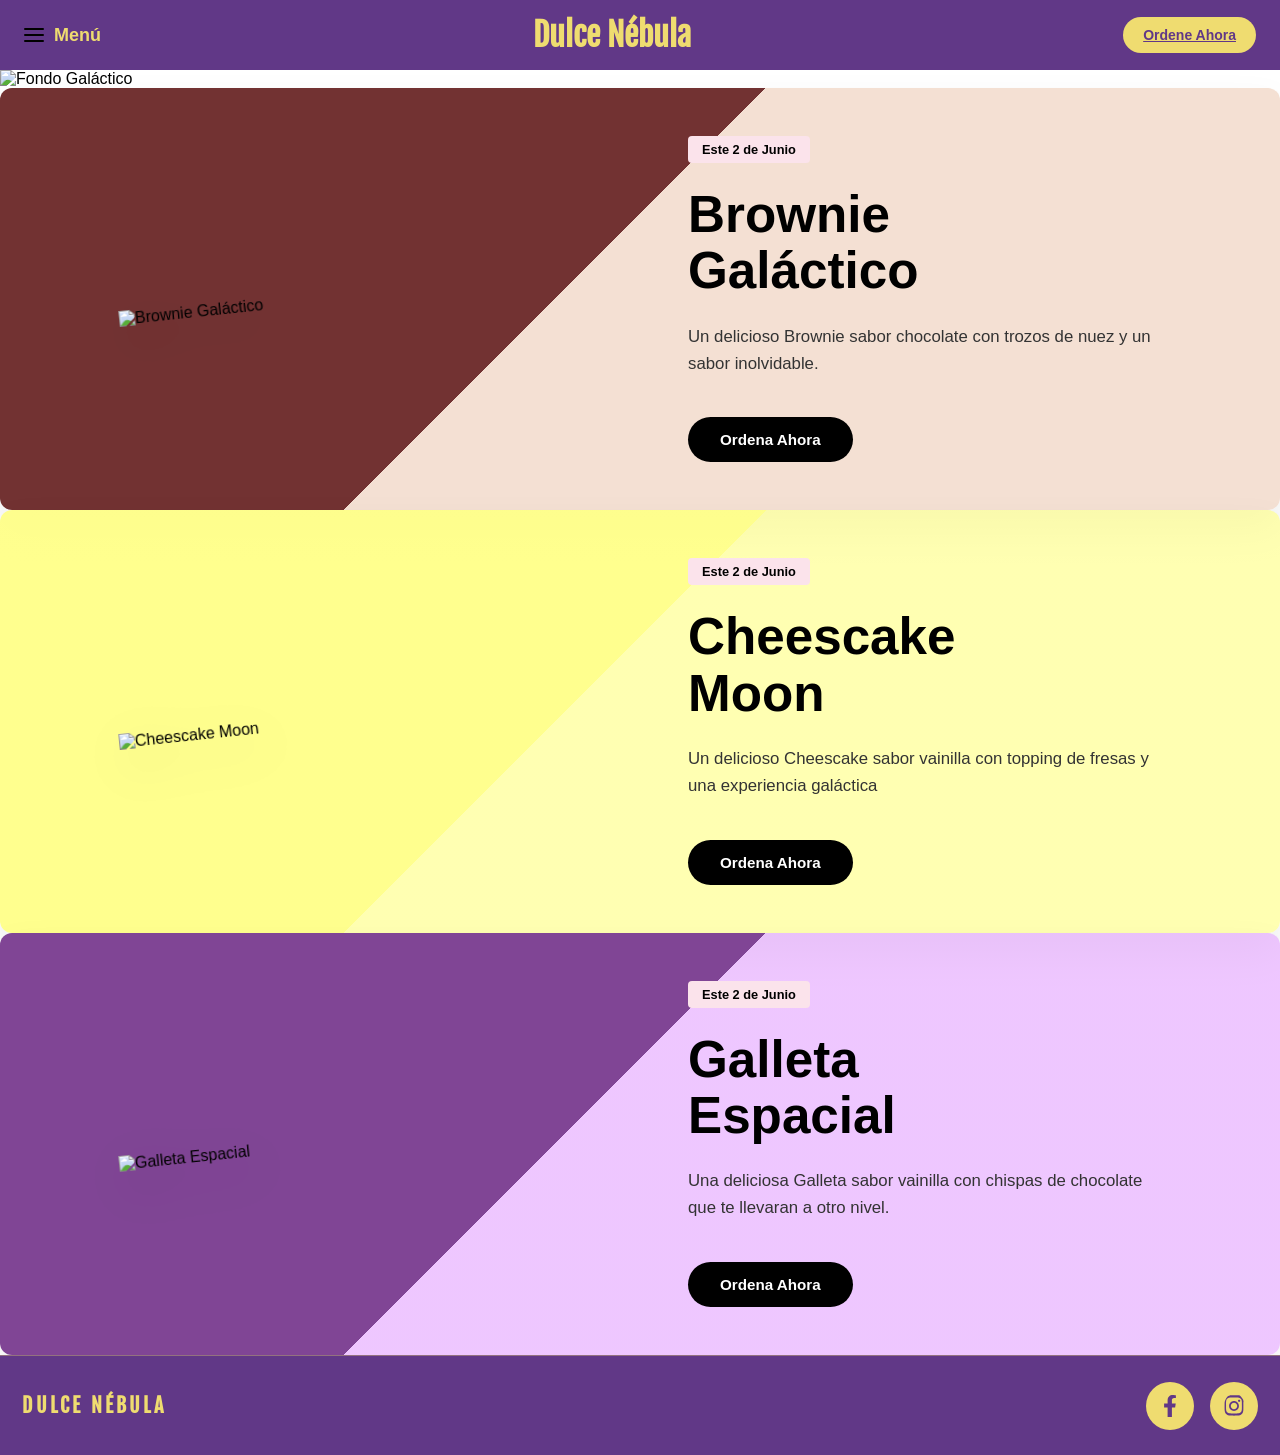
==== index.html @ f78864c9 "Add files via upload" ====
<!DOCTYPE html>
<html lang="es">
<head>
    <meta charset="UTF-8">
    <meta name="viewport" content="width=device-width, initial-scale=1.0">
    <title>Dulce Nébula</title>
    <link rel="stylesheet" href="../Styles/header.css">
    <link rel="stylesheet" href="../Styles/qqq.css">
    <link rel="stylesheet" href="../Styles/footer.css">
    <link rel="preconnect" href="https://fonts.googleapis.com">
<link rel="preconnect" href="https://fonts.gstatic.com" crossorigin>
<link href="https://fonts.googleapis.com/css2?family=DM+Serif+Text:ital@0;1&family=Fjalla+One&display=swap" rel="stylesheet"> 

</head>
<body>
<header>
    <header class="navbar">
        <div class="nav-left" id="menu-toggle">
            <span class="burger-icon">
                <span></span>
                <span></span>
                <span></span>
            </span>
            <span class="menu-text">Menú</span>
        </div>
        
        <div class="nav-center">
            <h1 class="logo">Dulce Nébula</h1>
        </div>
        
        <div class="nav-right">
            <a href="https://wa.me/526692155397?text=Hola%2C%20me%20gustar%C3%ADa%20obtener%20m%C3%A1s%20informaci%C3%B3n%20sobre%20sus%20productos%20y%20c%C3%B3mo%20hacer%20un%20pedido.%20%C2%BFMe%20puedes%20ayudar%3F" class="btn-order">Ordene Ahora</a>
        </div>
    </header>

    <div class="sidebar" id="sidebar">
        <div class="sidebar-header">
            <button class="btn-close" id="menu-close">&times;</button>
        </div>
        <nav class="sidebar-links">
            <a href="index.html" class="active">Hogar</a>
            <a href="https://wa.me/526692155397?text=Hola%2C%20me%20gustar%C3%ADa%20obtener%20m%C3%A1s%20informaci%C3%B3n%20sobre%20sus%20productos%20y%20c%C3%B3mo%20hacer%20un%20pedido.%20%C2%BFMe%20puedes%20ayudar%3F">Orden</a>
            <a href="../Templates/Nosotros.html">Nosotros</a>
        </nav>
    </div>

    <div class="overlay" id="overlay"></div>

    <script src="../js/header.js"></script>

</header>
<main>

    <img src="../images/imagen.png" alt="Fondo Galáctico" class="Fondo">
<section class="hero-container">
        <div class="image-section">
            <img src="../images/Brownie.png" alt="Brownie Galáctico">
        </div>

        <div class="info-section">
            <span class="badge">Este 2 de Junio</span>
            <h1>Brownie<br>Galáctico</h1>
            <p>Un delicioso Brownie sabor chocolate con trozos de nuez y un sabor inolvidable.</p>
            <div class="buttons-container">
                <a href="https://wa.me/526692155397?text=Hola%2C%20quiero%20agendar%20un%20pedido%20de%20Brownie%20Gal%C3%A1ctico" class="btn btn-primary">Ordena Ahora</a>
            </div>
        </div>
    </section>

        <section class="P-container">
        <div class="image-section">
            <img src="../images/Cheescake(1).png" alt="Cheescake Moon">
        </div>
        <div class="info-section">
            <span class="badge">Este 2 de Junio</span>
            <h1>Cheescake<br>Moon</h1>
            <p>Un delicioso Cheescake sabor vainilla con topping de fresas y una experiencia galáctica </p>
            <div class="buttons-container">
                <a href="https://wa.me/526692155397?text=Hola%2C%20quiero%20agendar%20un%20pedido%20de%20Cheescake%20Moon" class="btn btn-primary">Ordena Ahora</a>
            </div>
        </div>
</section>

        <section class="C-container">
        <div class="image-section">
            <img src="../images/Galleta.png" alt="Galleta Espacial">
        </div>

        <div class="info-section">
            <span class="badge">Este 2 de Junio</span>
            <h1>Galleta<br>Espacial</h1>
            <p>Una deliciosa Galleta sabor vainilla con chispas de chocolate que te llevaran a otro nivel.</p>
            <div class="buttons-container">
                <a href="https://wa.me/526692155397?text=Hola%2C%20quiero%20agendar%20un%20pedido%20de%20Galleta%20Espacial" class="btn btn-primary">Ordena Ahora</a>
            </div>
        </div>
    </section>
</main>

<footer class="site-footer">
    <div class="footer-brand">DULCE NÉBULA</div>
    <div class="footer-links">
        <a href="https://www.facebook.com/share/1EMSa6xabi/" target="_blank" rel="noreferrer" aria-label="Facebook" class="footer-link">
            <svg width="20" height="20" viewBox="0 0 320 512" xmlns="http://www.w3.org/2000/svg" fill="currentColor">
                <path d="M279.14 288l14.22-92.66h-88.91V117.41c0-25.35 12.42-50.06 52.24-50.06h40.42V6.26S260.43 0 225.36 0c-73.22 0-121.14 44.38-121.14 124.72v70.62H22.89V288h81.33v224h100.17V288z"/>
            </svg>
        </a>
        <a href="https://www.instagram.com/dulce.nebula?utm_source=ig_web_button_share_sheet&igsh=ZDNlZDc0MzIxNw==" target="_blank" rel="noreferrer" aria-label="Instagram" class="footer-link">
            <svg width="20" height="20" viewBox="0 0 448 512" xmlns="http://www.w3.org/2000/svg" fill="currentColor">
                <path d="M224.1 141c-63.6 0-114.9 51.3-114.9 114.9s51.3 114.9 114.9 114.9 114.9-51.3 114.9-114.9S287.7 141 224.1 141zm0 189.6c-41.2 0-74.7-33.5-74.7-74.7s33.5-74.7 74.7-74.7 74.7 33.5 74.7 74.7-33.5 74.7-74.7 74.7zm146.4-194.3c0 14.9-12 26.9-26.9 26.9s-26.9-12-26.9-26.9 12-26.9 26.9-26.9 26.9 12 26.9 26.9zm76.1 27.2c-1.7-35.7-9.9-67.3-36.2-93.5S373.5 7.7 337.8 6c-35.2-1.7-140.8-1.7-176 0-35.7 1.7-67.3 9.9-93.5 36.2S7.7 138.5 6 174.2c-1.7 35.2-1.7 140.8 0 176 1.7 35.7 9.9 67.3 36.2 93.5s57.8 34.5 93.5 36.2c35.2 1.7 140.8 1.7 176 0 35.7-1.7 67.3-9.9 93.5-36.2s34.5-57.8 36.2-93.5c1.7-35.2 1.7-140.8 0-176zm-48.1 213.5c-7.8 19.6-22.9 34.7-42.5 42.5-29.4 11.7-99.2 9-132.9 9s-103.5 2.6-132.9-9c-19.6-7.8-34.7-22.9-42.5-42.5-11.7-29.4-9-99.2-9-132.9s-2.6-103.5 9-132.9c7.8-19.6 22.9-34.7 42.5-42.5 29.4-11.7 99.2-9 132.9-9s103.5-2.6 132.9 9c19.6 7.8 34.7 22.9 42.5 42.5 11.7 29.4 9 99.2 9 132.9s2.7 103.5-9 132.9z"/>
            </svg>
        </a>
    </div>
</footer>

</body>
</html>
---- Styles/header.css ----
/* --- Variables y Estilos Generales --- */
:root {
    --nebula: #613887; /* El rosa característico */
    --negro: hsl(0, 0%, 0%);
    --blanco: #ffffff;
    --gris: #333333;
    --amarillo: #efdc70;
}

* {
    margin: 0;
    padding: 0;
    box-sizing: border-box;
    font-family: 'Helvetica Neue', Arial, sans-serif;
}



/* --- Header --- */
.navbar {
    display: flex;
    justify-content: space-between;
    align-items: center;
    background-color: var(--nebula);
    padding: 15px 24px;
    height: 70px;
    position: sticky;
    top: 0;
    z-index: 100;
    text-decoration: none;
}

.nav-right {
    text-decoration:none;
}
/* Izquierda: Botón Hamburguesa */
.nav-left {
    display: flex;
    align-items: center;
    gap: 10px;
    cursor: pointer;
    user-select: none;
}

.burger-icon {
    display: flex;
    flex-direction: column;
    gap: 4px;
}

.burger-icon span {
    display: block;
    width: 20px;
    height: 2px;
    background-color: var(--negro);
    border-radius: 2px;
}

.menu-text {
    font-size: 18px;
    font-weight: 700;
    color: var(--amarillo);
}

/* Centro: Logo */
.nav-center .logo {
    font-size: 32px;
    font-weight: 900;
    color: var(--amarillo);
    font-family: 'Fjalla One', sans-serif;
    font-style: normal;
}

/* Derecha: Botón de Ordenar */
.btn-order {
    background-color: var(--amarillo);
    color: var(--nebula);
    border: none;
    padding: 10px 20px;
    border-radius: 25px;
    font-size: 14px;
    font-weight: 700;
    cursor: pointer;
    transition: transform 0.2s;
}

.btn-order:hover {
    transform: scale(1.03);
}

/* --- Menú Lateral (Sidebar) --- */
.sidebar {
    position: fixed;
    top: 0;
    left: -100%; /* Escondido por defecto a la izquierda */
    width: 320px;
    height: 100%;
    background-color: #ce92e5; 
    z-index: 1000;
    box-shadow: 5px 0 15px rgba(0,0,0,0.1);
    transition: left 0.3s ease-in-out;
    padding: 24px;
    display: flex;
    flex-direction: column;
}

/* Cuando se añade esta clase con JS, el menú aparece */
.sidebar.open {
    left: 0;
}

.sidebar-header {
    display: flex;
    justify-content: space-between;
    align-items: center;
    margin-bottom: 40px;
}

.btn-login {
    color: var(--negro);
    font-size: 18px;
    font-weight: 700;
    text-decoration: none;
}

.btn-close {
    background: none;
    border: none;
    font-size: 28px;
    cursor: pointer;
    color: var(--negro);
}

/* Links del menú */
.sidebar-links {
    display: flex;
    flex-direction: column;
    gap: 24px;
}

.sidebar-links a {
    text-decoration: none;
    color: var(--negro);
    font-size: 26px;
    font-weight: 800; /* Letras gruesas como en el video */
    transition: color 0.2s;
}

/* --- Fondo oscuro (Overlay) --- */
.overlay {
    position: fixed;
    top: 0;
    left: 0;
    width: 100%;
    height: 100%;
    background-color: rgba(0, 0, 0, 0.4);
    z-index: 500;
    display: none; /* Escondido por defecto */
}

.overlay.show {
    display: block;
}

/* --- Efecto Hover para los enlaces del menú --- */
.sidebar-links a:hover {
    color: var(--amarillo); /* El color rosa que usa Crumbl para resaltar */
}

.btn-login:hover {
    color: var(--amarillo);
}

/* --- Adaptabilidad (Responsive) --- */
@media (max-width: 600px) {
    .navbar {
        padding: 15px 16px;
    }
    
    .menu-text {
        display: none; /* En pantallas muy pequeñas esconde la palabra "Menú" y deja solo las líneas */
    }
    
    .nav-center .logo {
        font-size: 26px;
    }
    
    .btn-order {
        padding: 8px 14px;
        font-size: 12px;
    }
    
    .sidebar {
        width: 85%; /* Ocupa casi toda la pantalla en celulares */
    }
}
---- Styles/qqq.css ----
.main {
    padding: 20px;
    display: flex;
    flex-direction: column;
    gap: 10px;
}
.P-container{
display: grid;
    grid-template-columns: 1fr 1fr; /* Divide la pantalla en dos columnas iguales */
    width: 100%;
    max-width: 100%;
    background: linear-gradient(135deg, #ffff85ec 45%, #ffff8cab 45%); 
    border-radius: 12px;
    overflow: hidden;
    box-shadow: 0 20px 40px rgba(0,0,0,0.08);
}

.C-container{
      display: grid;
    grid-template-columns: 1fr 1fr; /* Divide la pantalla en dos columnas iguales */
    width: 100%;
    max-width: 100%;
    background: linear-gradient(135deg, #804595 45%, #e6abffab 45%); 
    border-radius: 12px;
    overflow: hidden;
    box-shadow: 0 20px 40px rgba(0,0,0,0.08);
}
/* 2. Contenedor Principal (Escritorio por defecto) */
.hero-container {
    display: grid;
    grid-template-columns: 1fr 1fr; /* Divide la pantalla en dos columnas iguales */
    width: 100%;
    max-width: 100%;
    background: linear-gradient(135deg, #723232 45%, #f4e0d3 45%); 
    border-radius: 12px;
    overflow: hidden;
    box-shadow: 0 20px 40px rgba(0,0,0,0.08);
}

/* 3. Sección de la Imagen */
.image-section {
    display: flex;
    justify-content: center;
    align-items: center;
    padding: 2rem;
}

.image-section img {
    width: 100%;
    max-width: 70%;
    height: auto;
    object-fit: contain;
    transform: rotate(-6deg);
    filter: drop-shadow(10px 15px 25px rgba(0,0,0,0.15));
}

/* 4. Sección de Texto e Información */
.info-section {
    display: flex;
    flex-direction: column;
    justify-content: center;
    align-items: flex-start;
    padding: 3rem;
}

.badge {
    background-color: #fbe3eb;
    color: #000000;
    padding: 6px 14px;
    border-radius: 4px;
    font-size: 0.8rem;
    font-weight: 700;
    margin-bottom: 1.5rem;
}

.info-section h1 {
    font-size: clamp(2.5rem, 4vw, 4rem); /* Tamaño fluido según el monitor */
    font-weight: 900;
    line-height: 1.1;
    color: #000000;
    margin-bottom: 1.5rem;
}

.info-section p {
    font-size: 1.05rem;
    color: #333333;
    max-width: 480px;
    margin-bottom: 2.5rem;
    line-height: 1.6;
}

/* 5. Botones */
.buttons-container {
    display: flex;
    gap: 1rem;
    width: 100%;
}

.btn {
    padding: 14px 32px;
    border-radius: 50px;
    text-decoration: none;
    font-weight: 700;
    font-size: 0.95rem;
    text-align: center;
    transition: all 0.2s ease;
}

.Fondo {
    height: auto;
    width: 100%;
}

.btn-primary {
    background-color: #000000;
    color: #ffffff;
}

.btn-secondary {
    background-color: transparent;
    color: #000000;
    border: 1.5px solid #000000;
}

.btn:hover {
    transform: translateY(-2px);
    opacity: 0.9;
}



/* Tablets y Pantallas Medianas (Menos de 992px) */
@media (max-width: 992px) {
    body {
        padding: 10px;
    }

    .image-section img {
        max-width: 280px;
    }

    .buttons-container {
        flex-direction: column; /* Los botones se apilan uno sobre otro */
        gap: 0.8rem;
    }

    .btn {
        width: 100%; /* Botones a lo ancho completo de la pantalla del celular */
    }
}

/* Móviles (Menos de 600px) */
@media (max-width: 600px) {
    .hero-container,
    .P-container,
    .C-container {
        grid-template-columns: 1fr; /* pasar a una columna para que la imagen quede arriba y el texto abajo */
    }

    .image-section {
        padding: 1rem;
    }

    .image-section img {
        width: 100%;
        max-width: 90%;
        transform: rotate(-3deg);
    }

    .info-section {
        padding: 1.5rem;
        align-items: center;
        text-align: center;
    }

    .info-section h1 {
        font-size: 2rem;
    }

    .info-section p {
        max-width: 100%;
    }
}
---- Styles/footer.css ----
.site-footer {
    background-color: var(--nebula);
    color: var(--blanco);
    padding: 1.6rem 1.4rem;
    display: flex;
    align-items: center;
    justify-content: space-between;
    gap: 1rem;
    flex-wrap: wrap;
    border-top: 1px solid rgba(239, 220, 112, 0.35);
    text-align: center;
    font-family: 'Helvetica Neue', Arial, sans-serif;
}

.footer-brand {
    font-size: 1.25rem;
    font-weight: 900;
    letter-spacing: 0.16em;
    text-transform: uppercase;
    color: var(--amarillo);
    font-family: 'Fjalla One', sans-serif;
}

.footer-links {
    display: flex;
    gap: 1rem;
    align-items: center;
    justify-content: center;
}

.footer-link {
    display: inline-flex;
    width: 48px;
    height: 48px;
    border-radius: 50%;
    background: var(--amarillo);
    align-items: center;
    justify-content: center;
    color: var(--nebula);
    transition: transform 0.2s ease, background 0.2s ease;
}

.footer-link:hover {
    transform: translateY(-3px);
    background: #f3da7a;
}

.footer-link svg {
    width: 22px;
    height: 22px;
}

@media (max-width: 720px) {
    .site-footer {
        flex-direction: column;
        align-items: center;
        justify-content: center;
        padding: 1.5rem 1rem;
    }

    .footer-brand {
        margin-bottom: 0.8rem;
    }

    .footer-links {
        width: 100%;
        justify-content: center;
    }
}
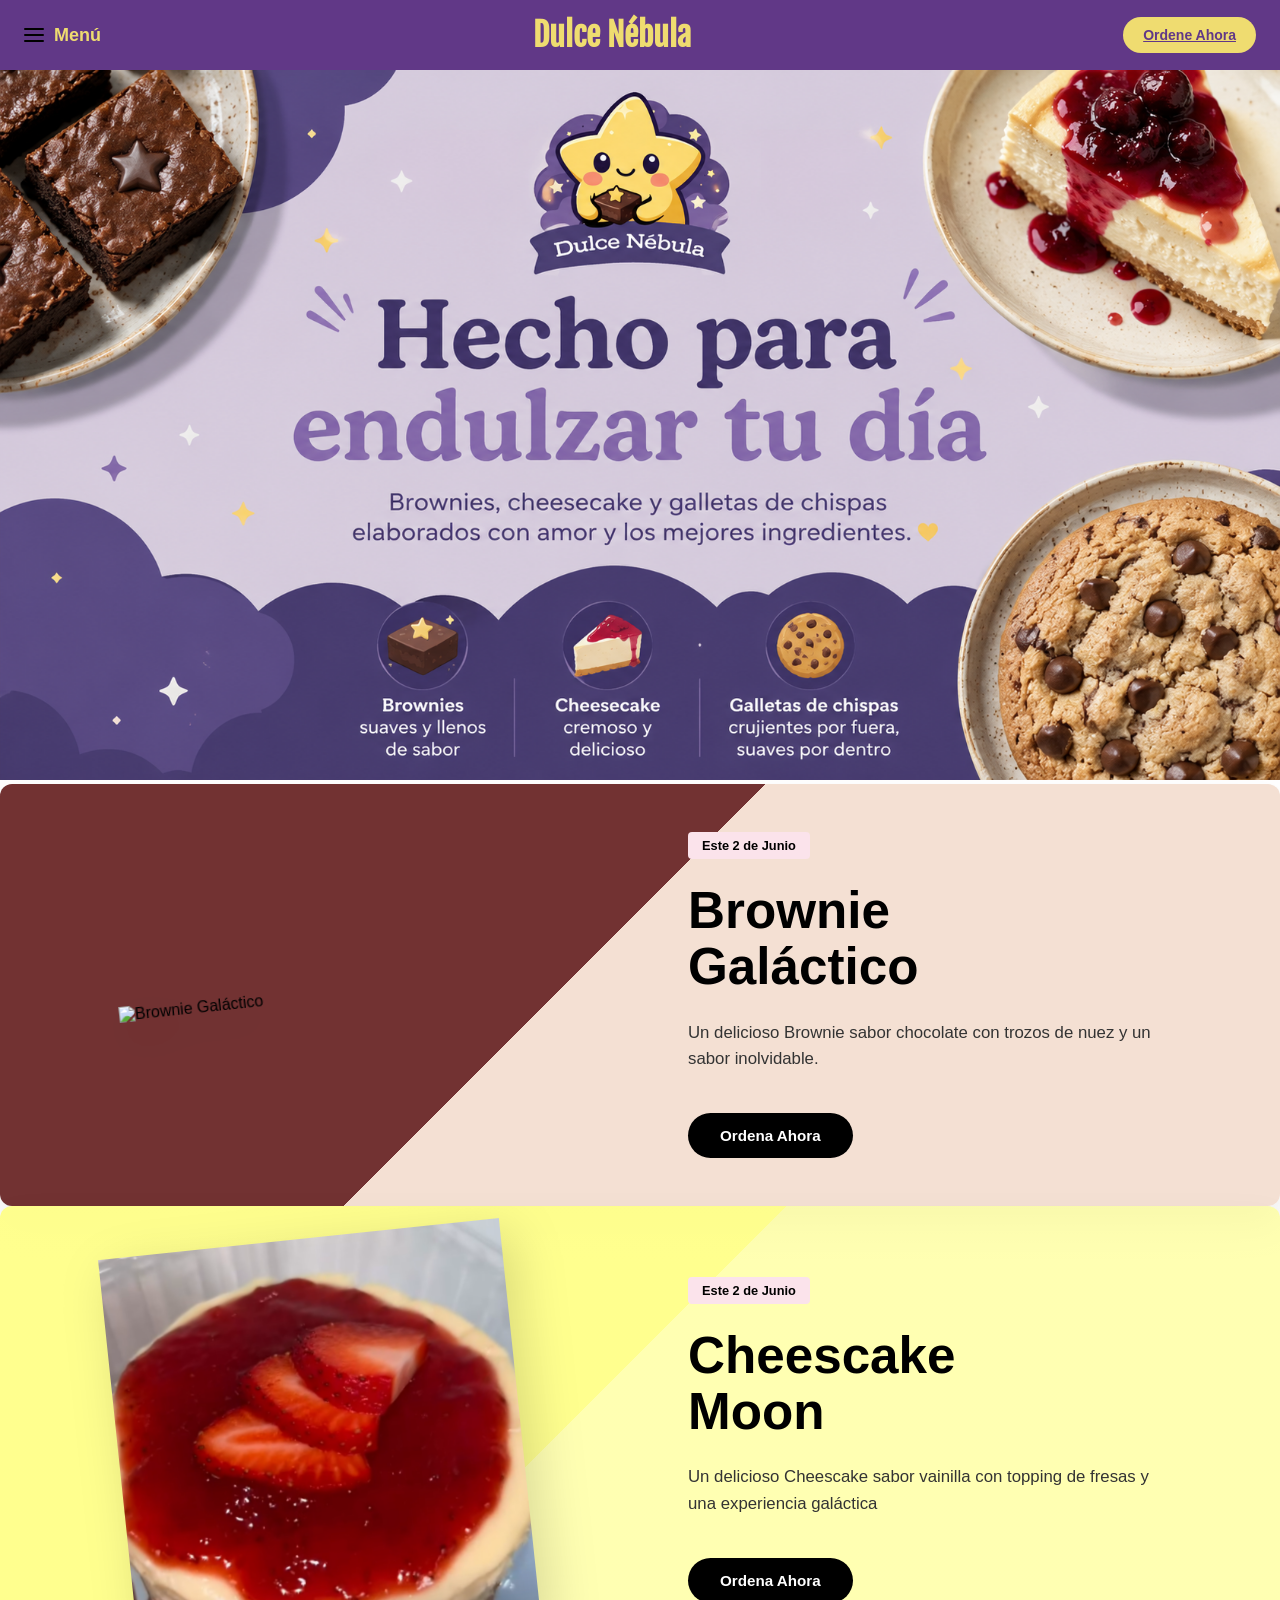
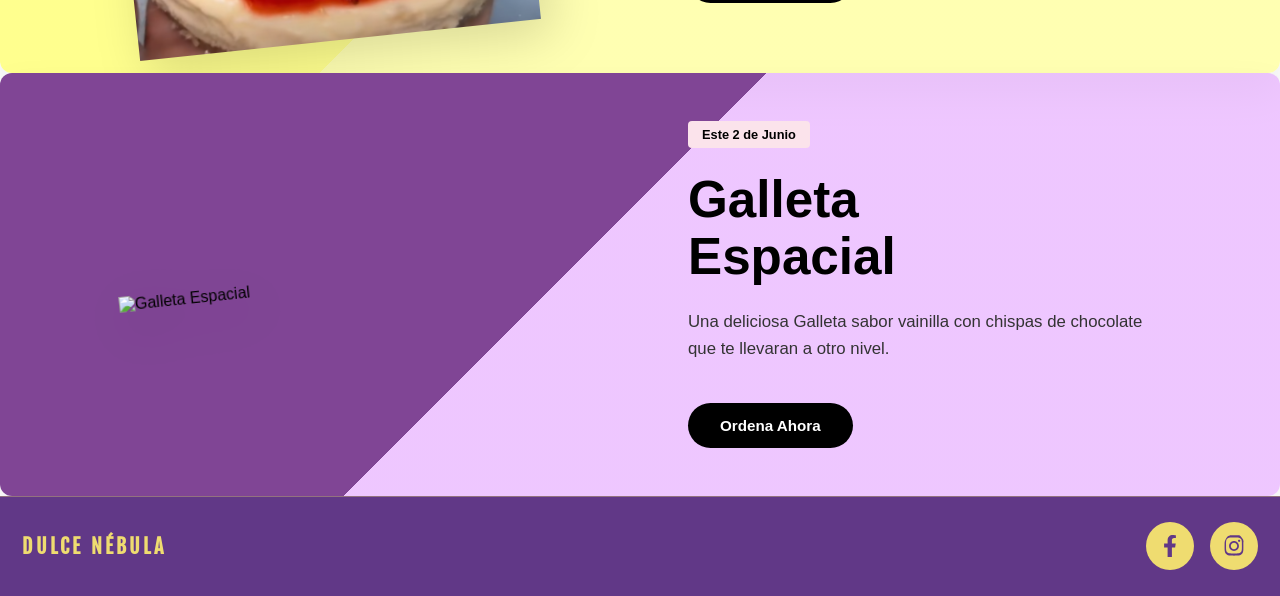
==== commit c188863b: "Fix HTML encoding issues in index.html" ====
--- a/index.html
+++ b/index.html
@@ -4,9 +4,9 @@
     <meta charset="UTF-8">
     <meta name="viewport" content="width=device-width, initial-scale=1.0">
     <title>Dulce Nébula</title>
-    <link rel="stylesheet" href="../Styles/header.css">
-    <link rel="stylesheet" href="../Styles/qqq.css">
-    <link rel="stylesheet" href="../Styles/footer.css">
+    <link rel="stylesheet" href="Styles/header.css">
+    <link rel="stylesheet" href="Styles/qqq.css">
+    <link rel="stylesheet" href="Styles/footer.css">
     <link rel="preconnect" href="https://fonts.googleapis.com">
 <link rel="preconnect" href="https://fonts.gstatic.com" crossorigin>
 <link href="https://fonts.googleapis.com/css2?family=DM+Serif+Text:ital@0;1&family=Fjalla+One&display=swap" rel="stylesheet"> 
@@ -40,21 +40,21 @@
         <nav class="sidebar-links">
             <a href="index.html" class="active">Hogar</a>
             <a href="https://wa.me/526692155397?text=Hola%2C%20me%20gustar%C3%ADa%20obtener%20m%C3%A1s%20informaci%C3%B3n%20sobre%20sus%20productos%20y%20c%C3%B3mo%20hacer%20un%20pedido.%20%C2%BFMe%20puedes%20ayudar%3F">Orden</a>
-            <a href="../Templates/Nosotros.html">Nosotros</a>
+            <a href="Templates/Nosotros.html">Nosotros</a>
         </nav>
     </div>
 
     <div class="overlay" id="overlay"></div>
 
-    <script src="../js/header.js"></script>
+    <script src="js/header.js"></script>
 
 </header>
 <main>
 
-    <img src="../images/imagen.png" alt="Fondo Galáctico" class="Fondo">
+    <img src="Images/imagen.png" alt="Fondo Galáctico" class="Fondo">
 <section class="hero-container">
         <div class="image-section">
-            <img src="../images/Brownie.png" alt="Brownie Galáctico">
+            <img src=".Images/Brownie.png" alt="Brownie Galáctico">
         </div>
 
         <div class="info-section">
@@ -69,7 +69,7 @@
 
         <section class="P-container">
         <div class="image-section">
-            <img src="../images/Cheescake(1).png" alt="Cheescake Moon">
+            <img src="Images/Cheescake(1).png" alt="Cheescake Moon">
         </div>
         <div class="info-section">
             <span class="badge">Este 2 de Junio</span>
@@ -83,7 +83,7 @@
 
         <section class="C-container">
         <div class="image-section">
-            <img src="../images/Galleta.png" alt="Galleta Espacial">
+            <img src="images/Galleta.png" alt="Galleta Espacial">
         </div>
 
         <div class="info-section">
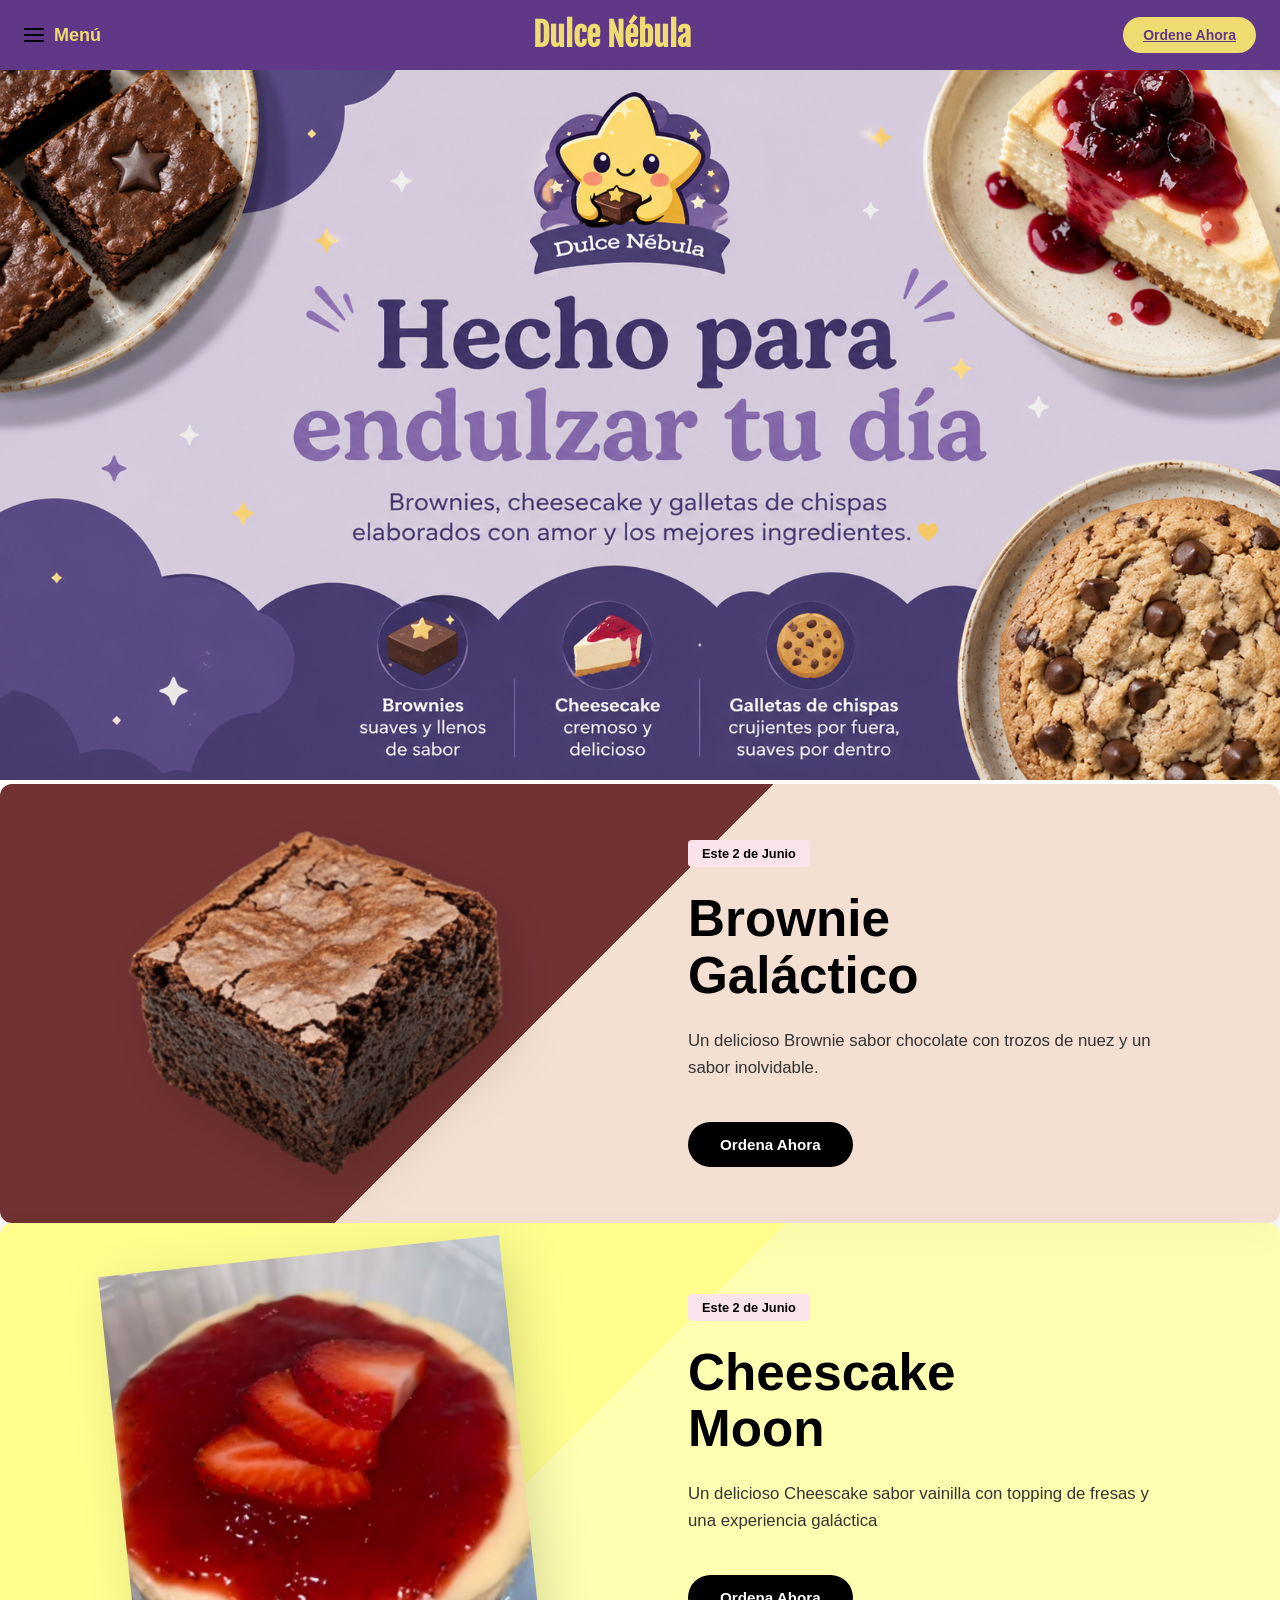
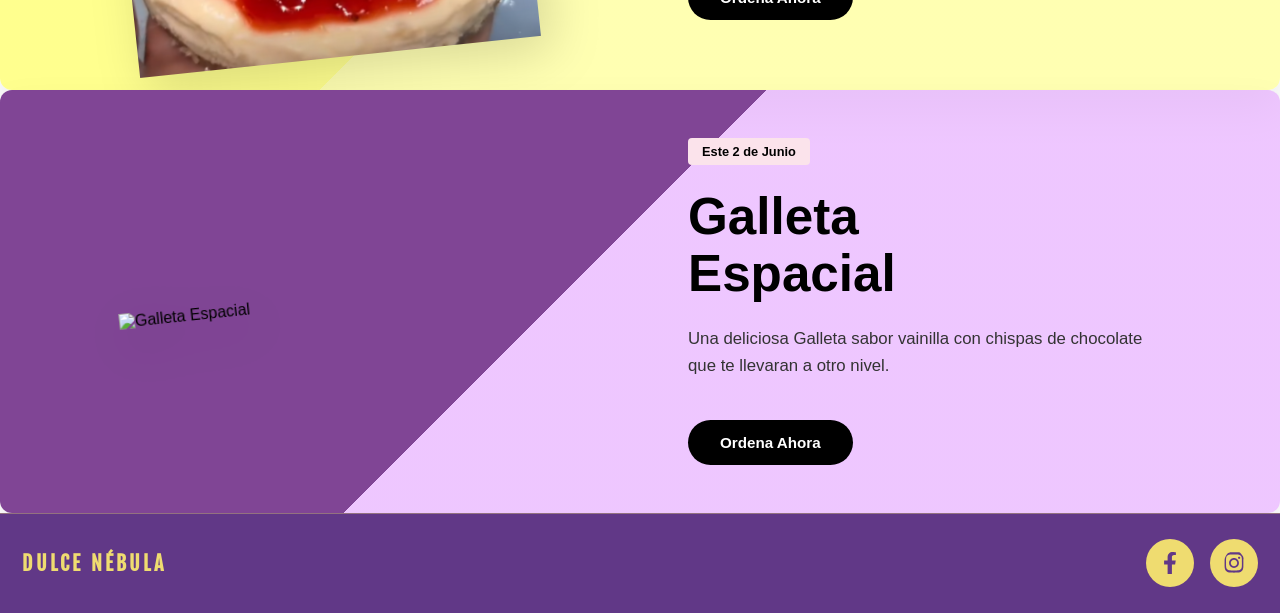
==== commit f6186880: "Update index.html" ====
--- a/index.html
+++ b/index.html
@@ -54,7 +54,7 @@
     <img src="Images/imagen.png" alt="Fondo Galáctico" class="Fondo">
 <section class="hero-container">
         <div class="image-section">
-            <img src=".Images/Brownie.png" alt="Brownie Galáctico">
+            <img src="Images/Brownie.png" alt="Brownie Galáctico">
         </div>
 
         <div class="info-section">
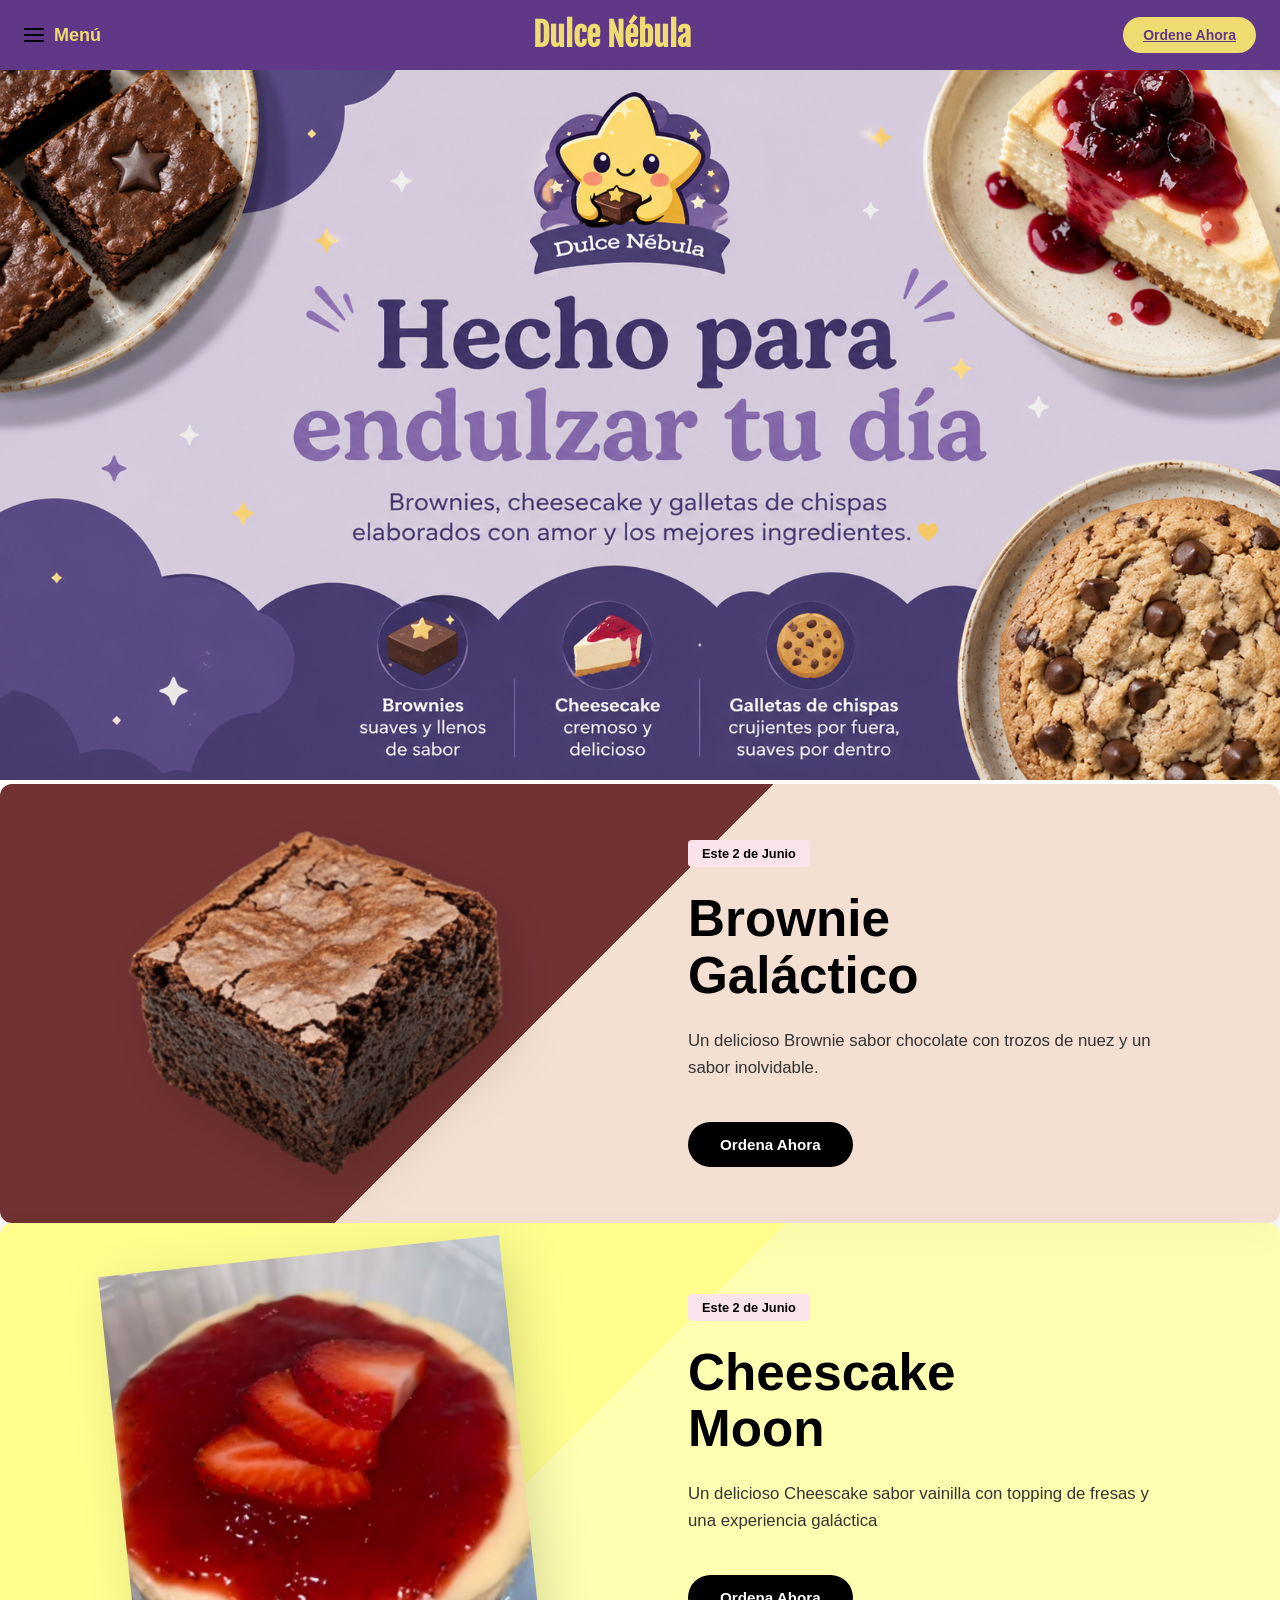
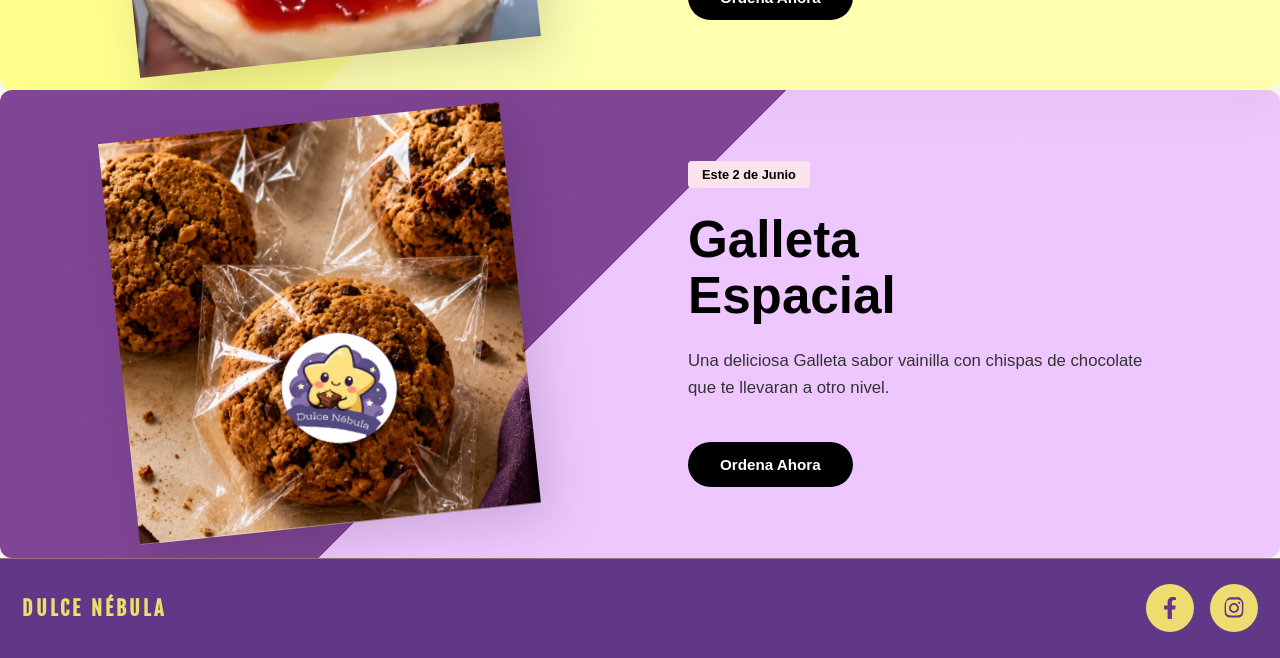
==== commit 3bf2a805: "Fix HTML encoding issues in index.html" ====
--- a/index.html
+++ b/index.html
@@ -83,7 +83,7 @@
 
         <section class="C-container">
         <div class="image-section">
-            <img src="images/Galleta.png" alt="Galleta Espacial">
+            <img src="Images/Galleta.png" alt="Galleta Espacial">
         </div>
 
         <div class="info-section">
